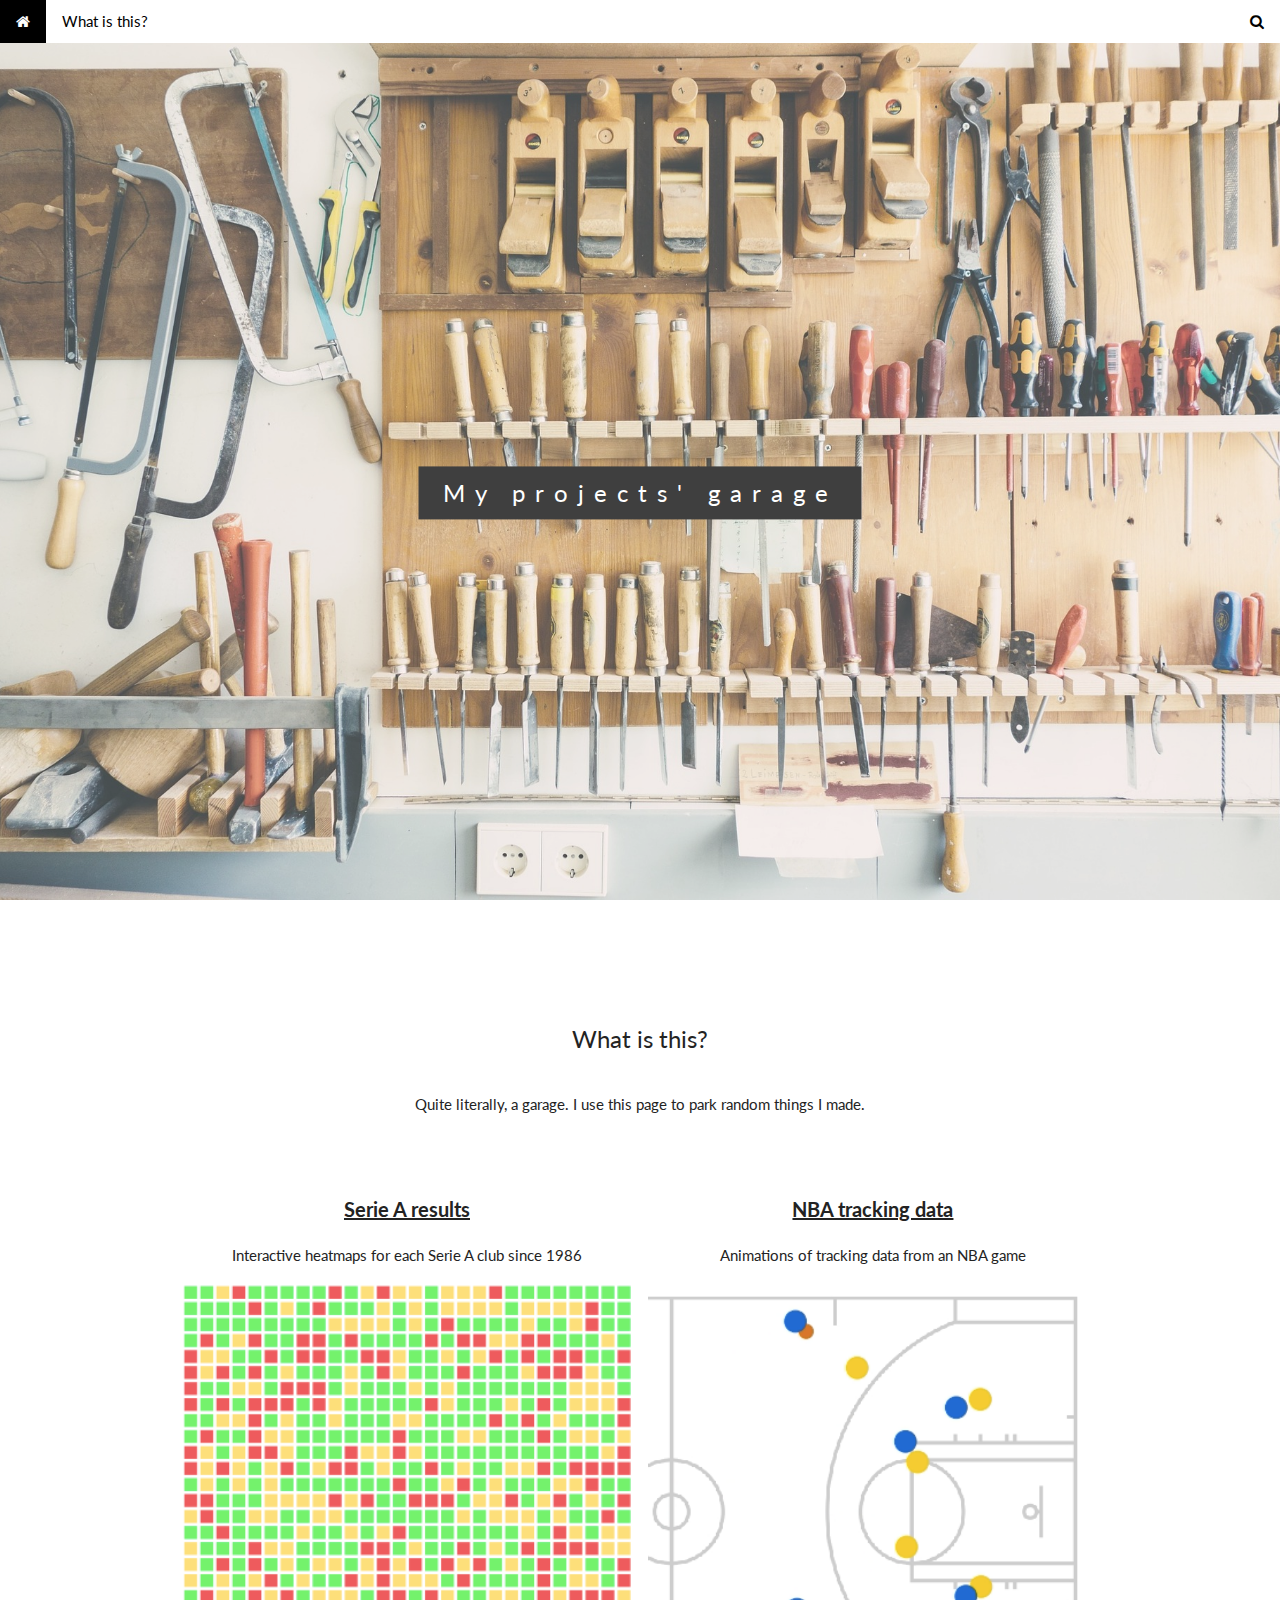
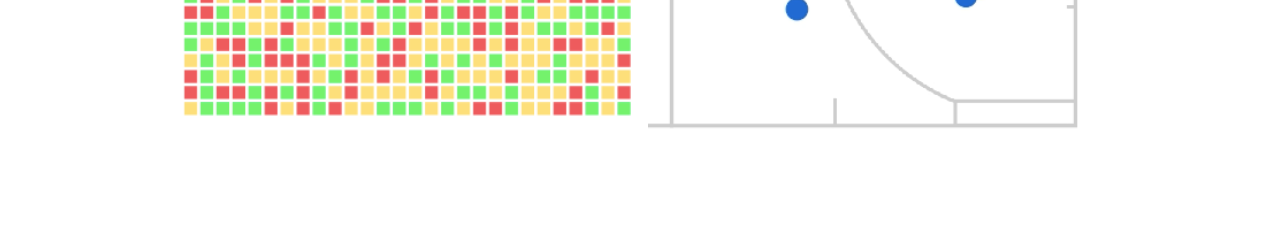
==== index.html @ aa47a38b "Update index.html" ====
<!DOCTYPE html>
<html>
<title>ptrmoli projects' garage</title>
<meta charset="UTF-8">
<meta name="viewport" content="width=device-width, initial-scale=1">
<link rel="stylesheet" href="https://www.w3schools.com/w3css/4/w3.css">
<link rel="stylesheet" href="https://fonts.googleapis.com/css?family=Lato">
<link rel="stylesheet" href="https://cdnjs.cloudflare.com/ajax/libs/font-awesome/4.7.0/css/font-awesome.min.css">

<style>
body,h1,h2,h3,h4,h5,h6 {font-family: "Lato", sans-serif;}
body, html {
    height: 100%;
    color: #232323;
    line-height: 1.8;
}

/* Create a Parallax Effect */
.bgimg-1, .bgimg-2, .bgimg-3 {
    background-attachment: fixed;
    background-position: center;
    background-repeat: no-repeat;
    background-size: cover;
}

/* First image (Logo. Full height) */
.bgimg-1 {
    background-image: url("https://ptrmoli.github.io/assets/images/tools-690038_1920.jpg");
    min-height: 100%;
}

.w3-wide {letter-spacing: 10px;}
.w3-hover-opacity {cursor: pointer;}

/* Turn off parallax scrolling for tablets and phones */
@media only screen and (max-device-width: 1024px) {
    .bgimg-1, .bgimg-2, .bgimg-3 {
        background-attachment: scroll;
    }
}
</style>


<body>

<!-- Navbar (sit on top) -->
  <div class="w3-bar w3-white" id="myNavbar">
    <a class="w3-bar-item w3-button w3-hover-black w3-hide-medium w3-hide-large w3-right" href="javascript:void(0);" onclick="toggleFunction()" title="Toggle Navigation Menu"><i class="fa fa-bars"></i></a>
    <a href="#home" class="w3-bar-item w3-button w3-hover-black"><i class="fa fa-home"></i></a>
    <a href="#about" class="w3-bar-item w3-button w3-hide-small w3-hover-black"> What is this?</a>
    <a href="#" class="w3-bar-item w3-button w3-hide-small w3-right w3-hover-black"><i class="fa fa-search"></i></a>
  </div>

  <!-- Navbar on small screens -->
  <div id="navDemo" class="w3-bar-block w3-white w3-hide w3-hide-large w3-hide-medium">
    <a href="#about" class="w3-bar-item w3-button" onclick="toggleFunction()">What is this?</a>
  </div>

<!-- First Parallax Image with Logo Text -->
<div class="bgimg-1 w3-display-container w3-opacity-min" id="home">
  <div class="w3-display-middle" style="white-space:nowrap;">
    <span class="w3-center w3-padding-large w3-black w3-xlarge w3-wide w3-animate-opacity"> My projects' garage</span>
  </div>
</div>

<!-- Container (About Section) -->
<div class="w3-content w3-container w3-padding-64" id="about">
  <h3 class="w3-center">What is this?</h3>
  <p class="w3-center w3-padding-16">Quite literally, a garage. I use this page to park random things I made.</p>
    
    <!-- Responsive Grid. Two columns on tablets, laptops and desktops. Will stack on mobile devices/small screens (100% width) -->
  <div class="w3-row-padding w3-center w3-padding-32">
    <div class="w3-col m6">
      <a href="https://ptrmoli.github.io/projects/serie-a-results"><h4 class="w3-center"><b>Serie A results</b></h4></a>
      <p class="w3-center">Interactive heatmaps for each Serie A club since 1986</p>
      <div class="w3-display-container w3-hover-opacity" style="width:100%">
      <img src="https://ptrmoli.github.io/assets/images/serie-a.png" style="width:100%">
      <div class="w3-display-middle w3-display-hover w3-xlarge">
       <a href="https://ptrmoli.github.io/projects/serie-a-results" class="w3-btn w3-black">Check it out</a>
      </div>
      </div>
    </div>
      
    <div class="w3-col m6">
      <a href="https://ptrmoli.github.io/projects/NBA-sportVU"><h4 class="w3-center"><b>NBA tracking data</b></h4></a>
      <p class="w3-center">Animations of tracking data from an NBA game</p>
      <div class="w3-display-container w3-hover-opacity" style="width:100%">
      <img src="https://ptrmoli.github.io/assets/images/NBA-court.png" style="width:100%">
      <div class="w3-display-middle w3-display-hover w3-xlarge">
       <a href="https://ptrmoli.github.io/projects/NBA-sportVU" class="w3-btn w3-black">Check it out</a>
      </div>
      </div>
    </div>
      
    
  </div>
</div>

</body>
</html>
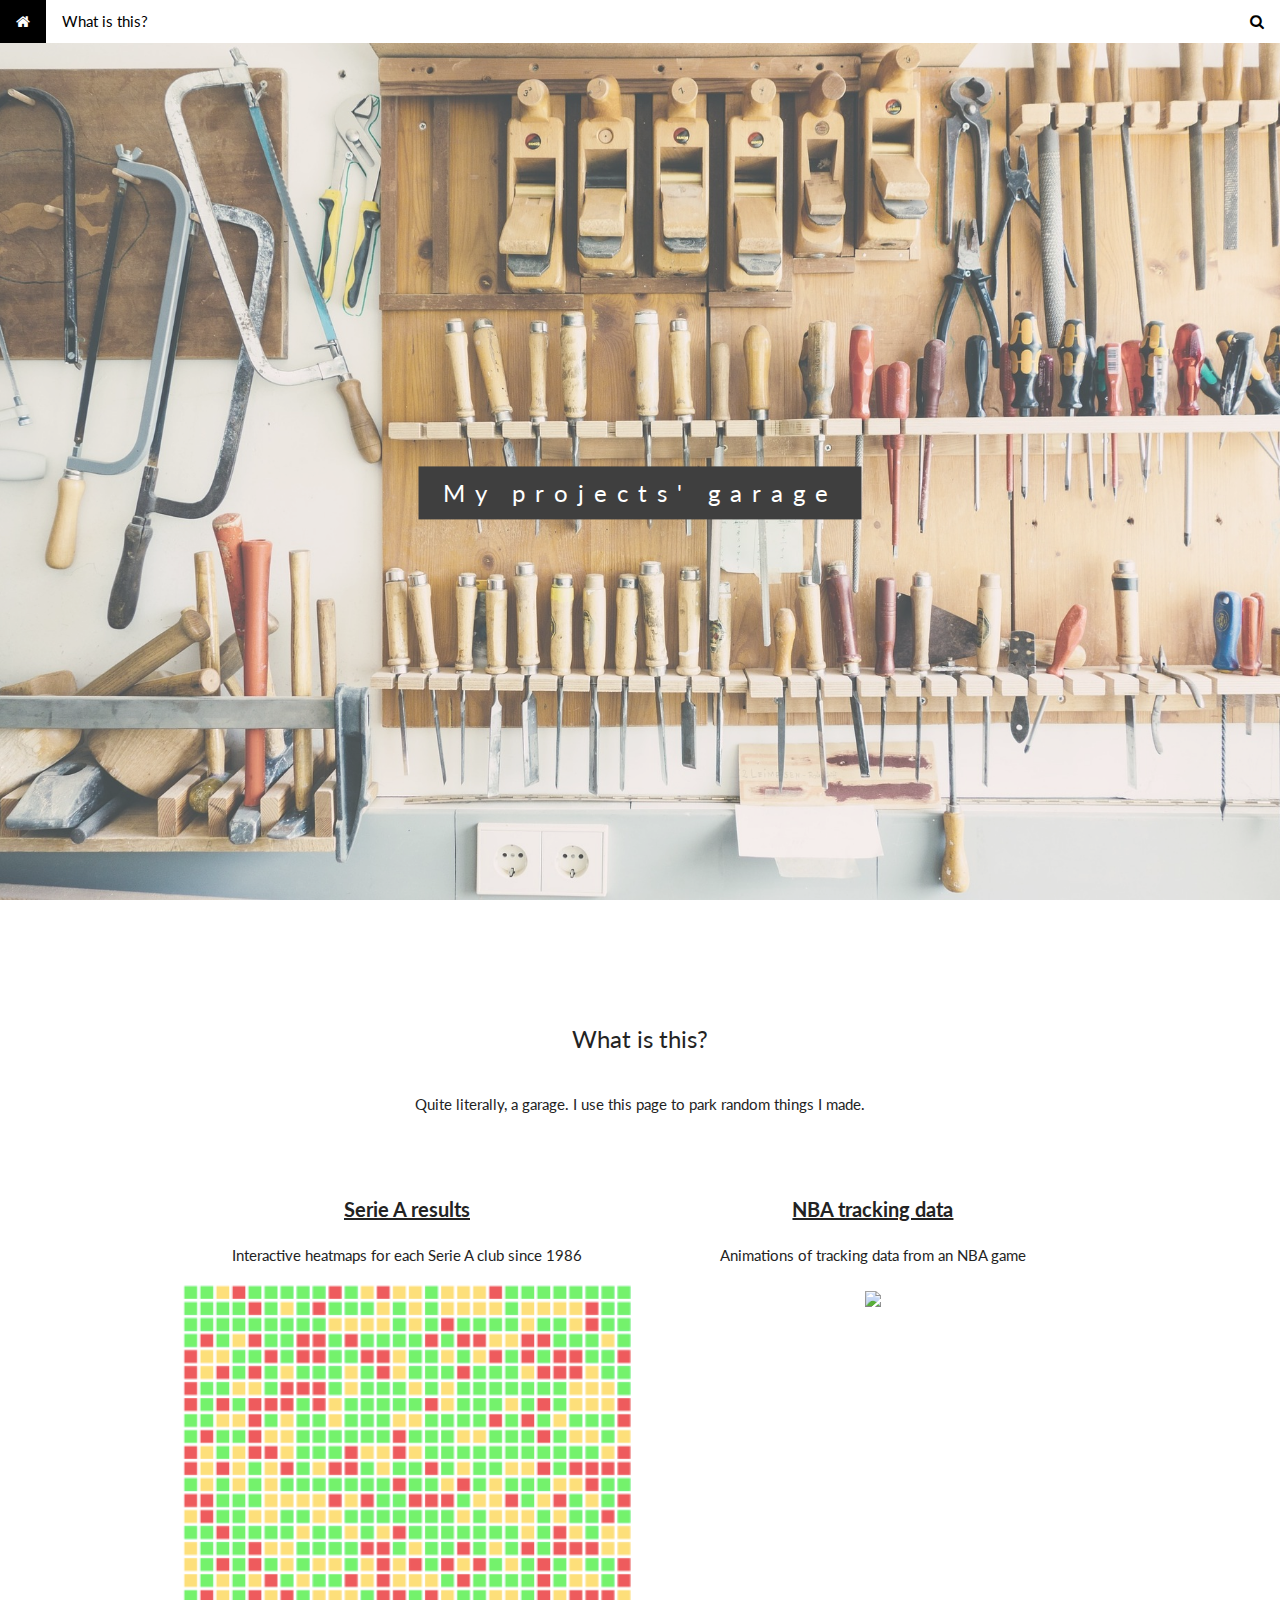
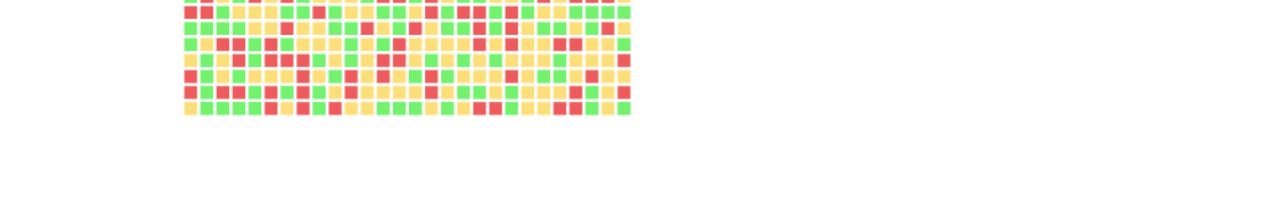
==== commit e99be6b6: "Update index.html" ====
--- a/index.html
+++ b/index.html
@@ -85,7 +85,7 @@
       <a href="https://ptrmoli.github.io/projects/NBA-sportVU"><h4 class="w3-center"><b>NBA tracking data</b></h4></a>
       <p class="w3-center">Animations of tracking data from an NBA game</p>
       <div class="w3-display-container w3-hover-opacity" style="width:100%">
-      <img src="https://ptrmoli.github.io/assets/images/NBA-court.png" style="width:100%">
+      <img src="https://ptrmoli.github.io/assets/images/NBAcourt.png" style="width:100%">
       <div class="w3-display-middle w3-display-hover w3-xlarge">
        <a href="https://ptrmoli.github.io/projects/NBA-sportVU" class="w3-btn w3-black">Check it out</a>
       </div>
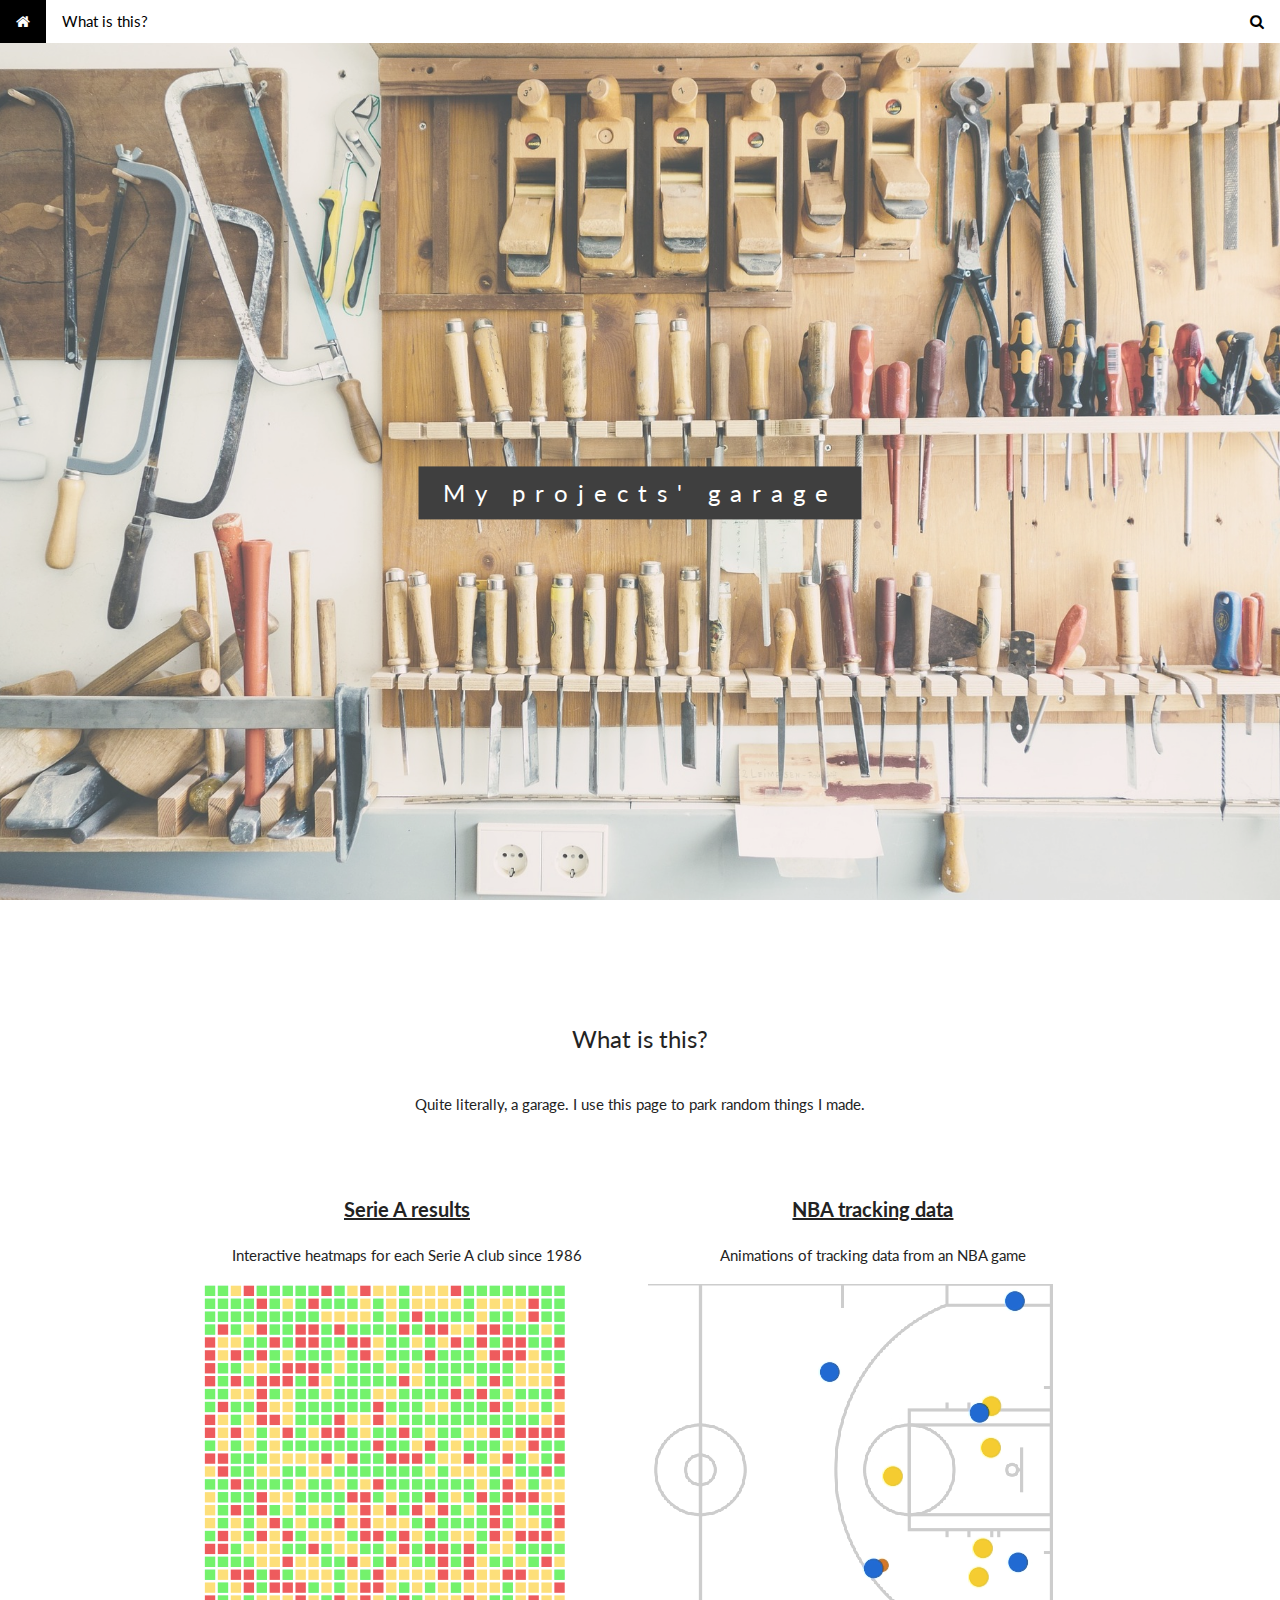
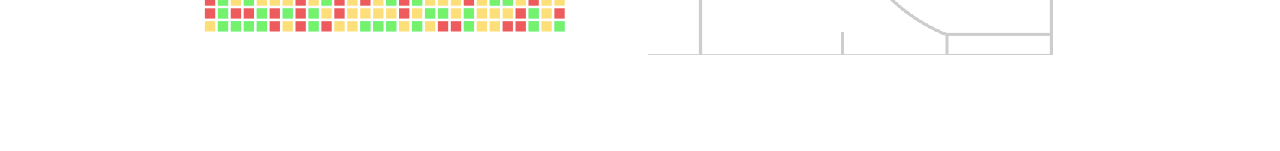
==== commit ea933041: "Update index.html" ====
--- a/index.html
+++ b/index.html
@@ -68,13 +68,13 @@
   <h3 class="w3-center">What is this?</h3>
   <p class="w3-center w3-padding-16">Quite literally, a garage. I use this page to park random things I made.</p>
     
-    <!-- Responsive Grid. Two columns on tablets, laptops and desktops. Will stack on mobile devices/small screens (100% width) -->
+    <!-- Responsive Grid. Two columns on tablets, laptops and desktops. Will stack on mobile devices/small screens -->
   <div class="w3-row-padding w3-center w3-padding-32">
     <div class="w3-col m6">
       <a href="https://ptrmoli.github.io/projects/serie-a-results"><h4 class="w3-center"><b>Serie A results</b></h4></a>
       <p class="w3-center">Interactive heatmaps for each Serie A club since 1986</p>
-      <div class="w3-display-container w3-hover-opacity" style="width:100%">
-      <img src="https://ptrmoli.github.io/assets/images/serie-a.png" style="width:100%">
+      <div class="w3-display-container w3-hover-opacity" style="width:90%">
+      <img src="https://ptrmoli.github.io/assets/images/serie-a.png" height: 350px">
       <div class="w3-display-middle w3-display-hover w3-xlarge">
        <a href="https://ptrmoli.github.io/projects/serie-a-results" class="w3-btn w3-black">Check it out</a>
       </div>
@@ -84,8 +84,8 @@
     <div class="w3-col m6">
       <a href="https://ptrmoli.github.io/projects/NBA-sportVU"><h4 class="w3-center"><b>NBA tracking data</b></h4></a>
       <p class="w3-center">Animations of tracking data from an NBA game</p>
-      <div class="w3-display-container w3-hover-opacity" style="width:100%">
-      <img src="https://ptrmoli.github.io/assets/images/NBAcourt.png" style="width:100%">
+      <div class="w3-display-container w3-hover-opacity" style="width:90%">
+      <img src="https://ptrmoli.github.io/assets/images/NBAcourt.png" height: 350px">
       <div class="w3-display-middle w3-display-hover w3-xlarge">
        <a href="https://ptrmoli.github.io/projects/NBA-sportVU" class="w3-btn w3-black">Check it out</a>
       </div>
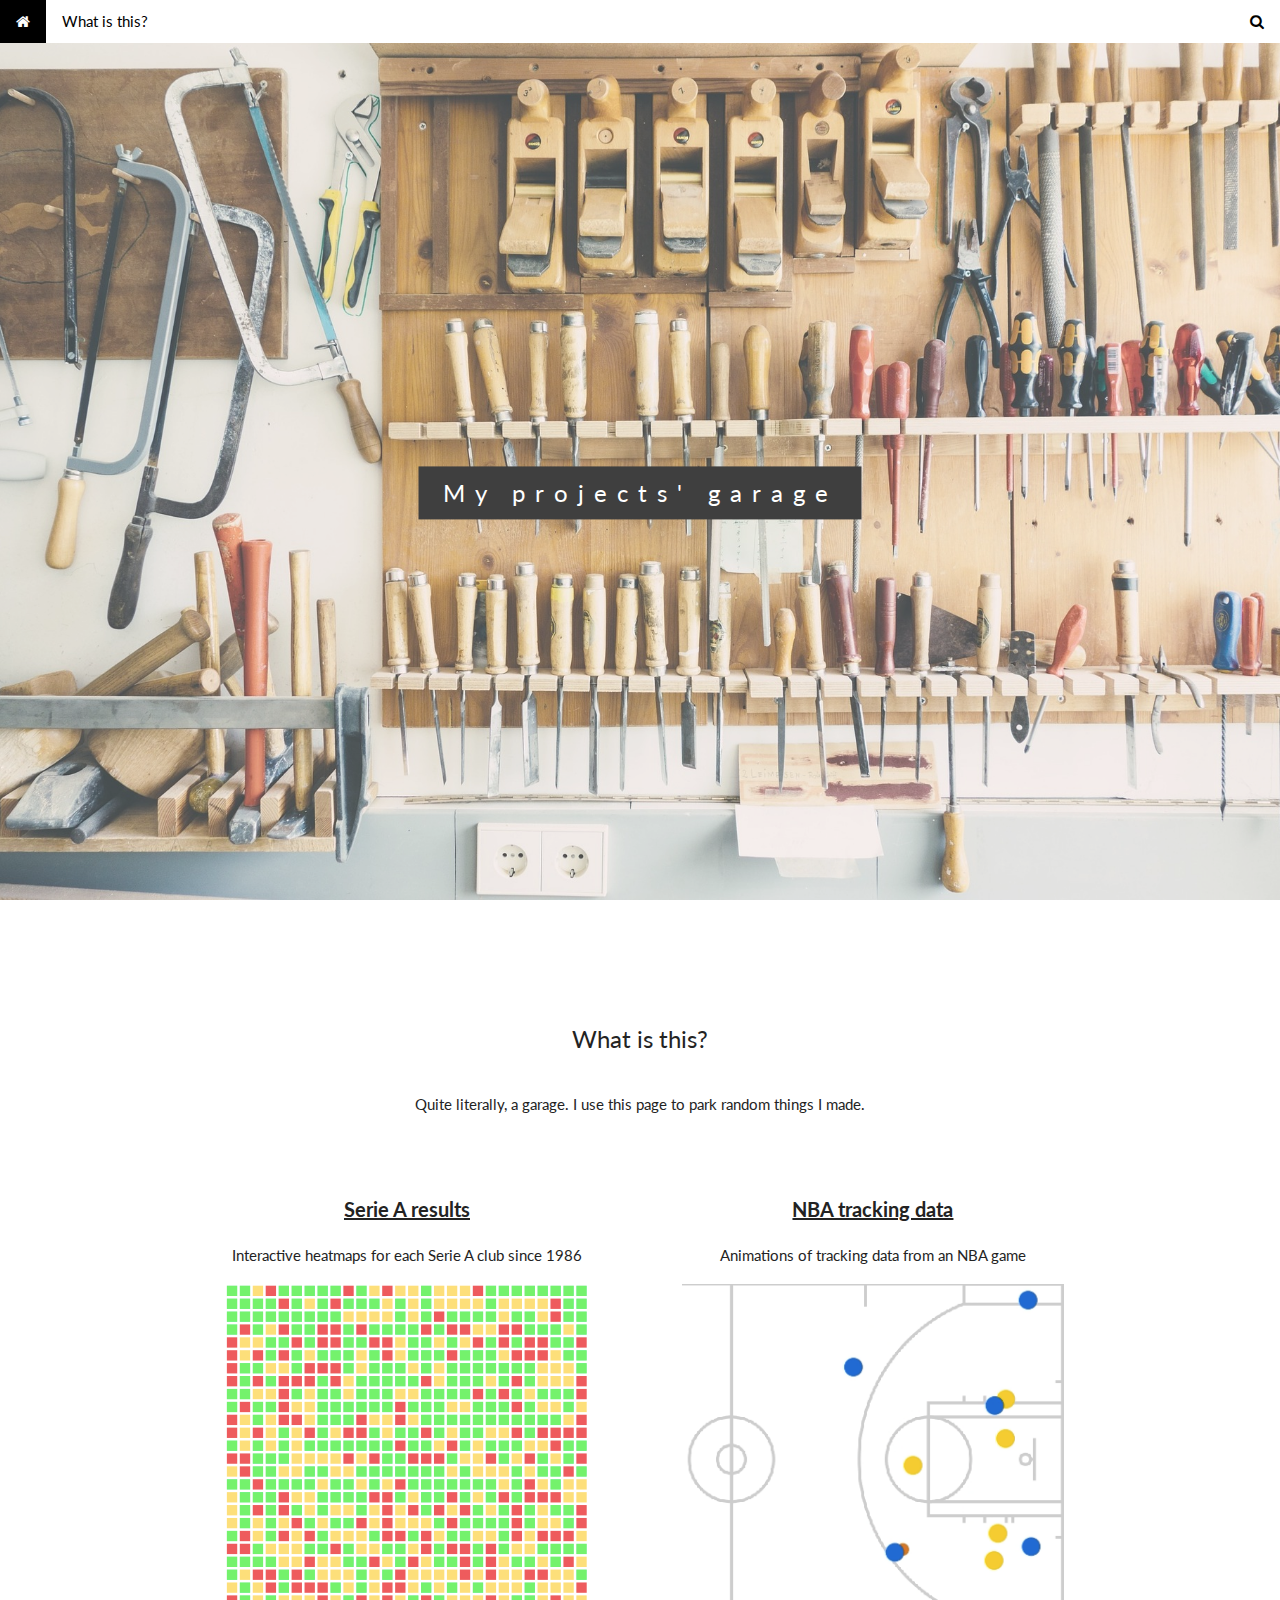
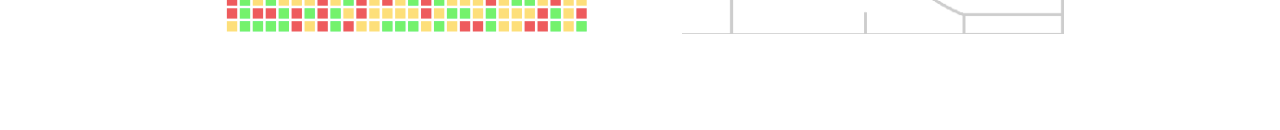
==== commit bbe140e9: "Update index.html" ====
--- a/index.html
+++ b/index.html
@@ -73,8 +73,8 @@
     <div class="w3-col m6">
       <a href="https://ptrmoli.github.io/projects/serie-a-results"><h4 class="w3-center"><b>Serie A results</b></h4></a>
       <p class="w3-center">Interactive heatmaps for each Serie A club since 1986</p>
-      <div class="w3-display-container w3-hover-opacity" style="width:90%">
-      <img src="https://ptrmoli.github.io/assets/images/serie-a.png" height: 350px">
+      <div class="w3-display-container w3-hover-opacity" style="width:100%">
+      <img src="https://ptrmoli.github.io/assets/images/serie-a.png" height="350">
       <div class="w3-display-middle w3-display-hover w3-xlarge">
        <a href="https://ptrmoli.github.io/projects/serie-a-results" class="w3-btn w3-black">Check it out</a>
       </div>
@@ -84,8 +84,8 @@
     <div class="w3-col m6">
       <a href="https://ptrmoli.github.io/projects/NBA-sportVU"><h4 class="w3-center"><b>NBA tracking data</b></h4></a>
       <p class="w3-center">Animations of tracking data from an NBA game</p>
-      <div class="w3-display-container w3-hover-opacity" style="width:90%">
-      <img src="https://ptrmoli.github.io/assets/images/NBAcourt.png" height: 350px">
+      <div class="w3-display-container w3-hover-opacity" style="width:100%">
+      <img src="https://ptrmoli.github.io/assets/images/NBAcourt.png" height="350">
       <div class="w3-display-middle w3-display-hover w3-xlarge">
        <a href="https://ptrmoli.github.io/projects/NBA-sportVU" class="w3-btn w3-black">Check it out</a>
       </div>
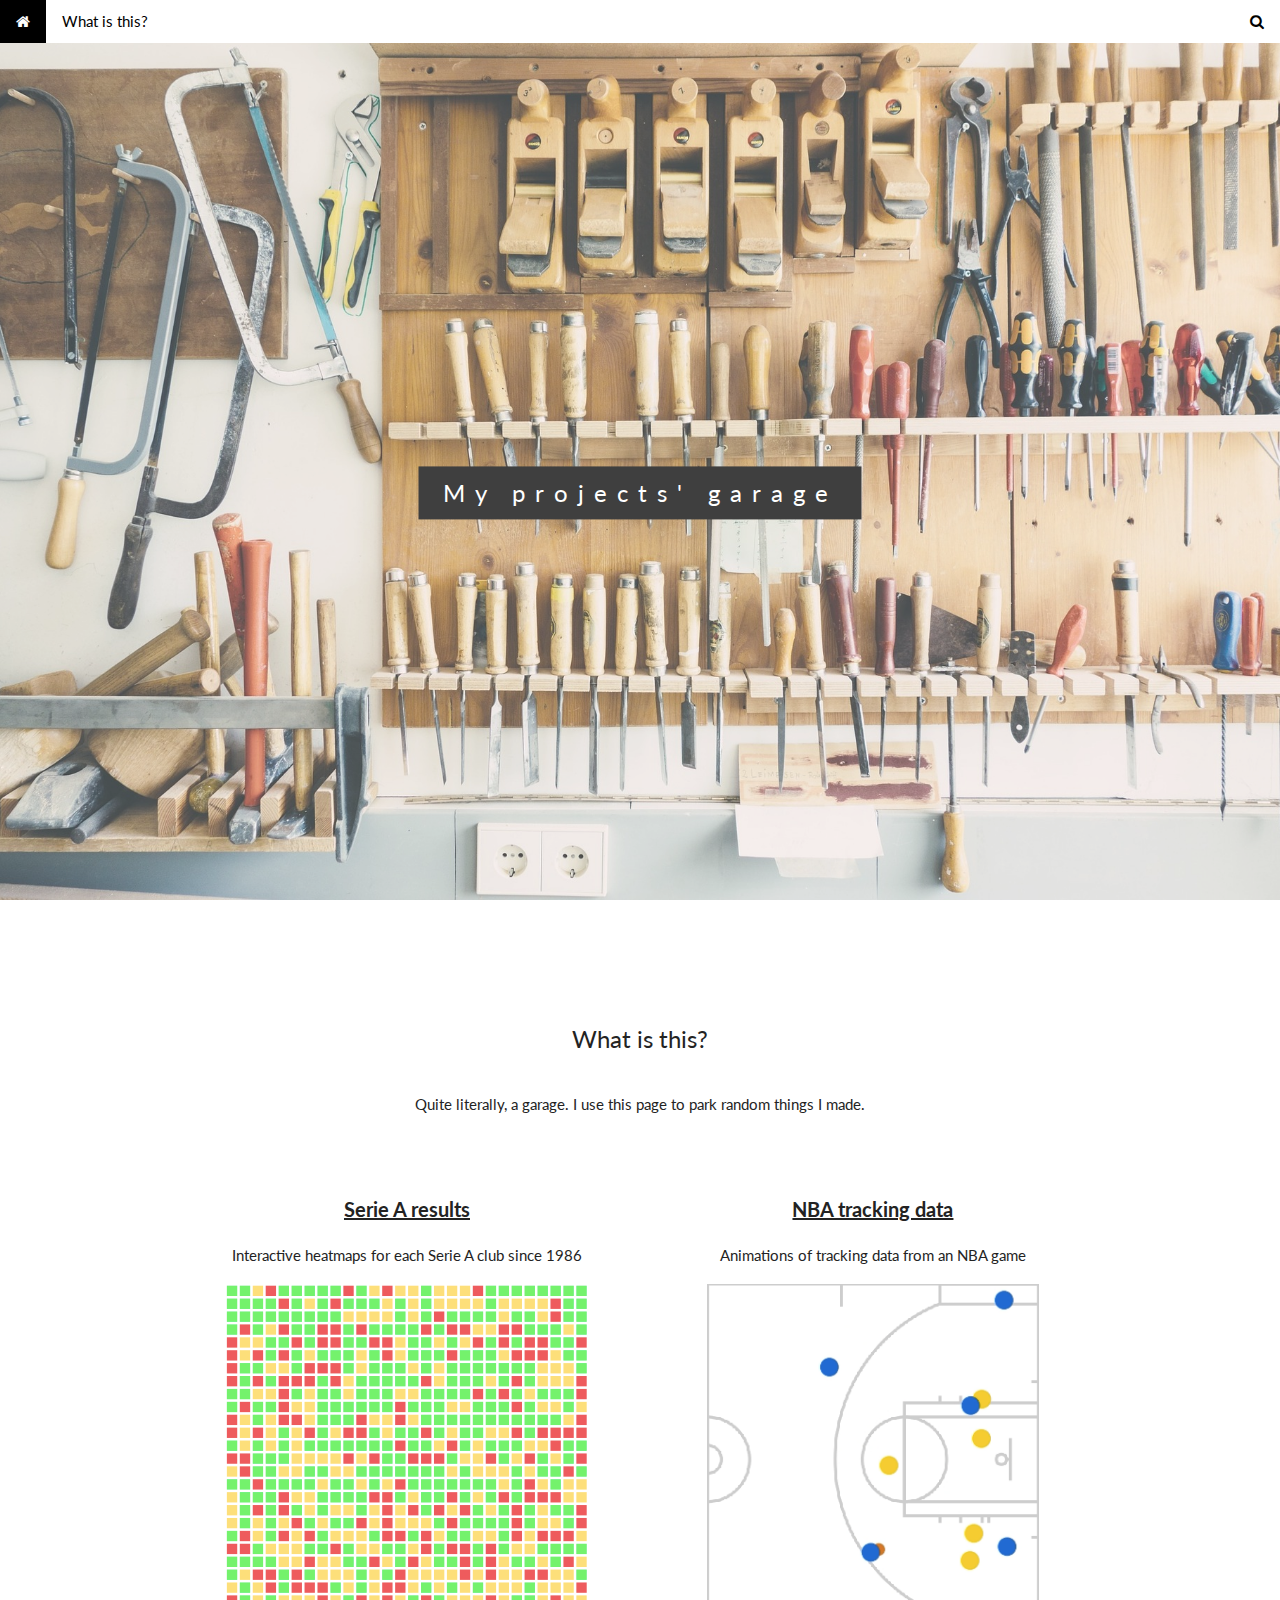
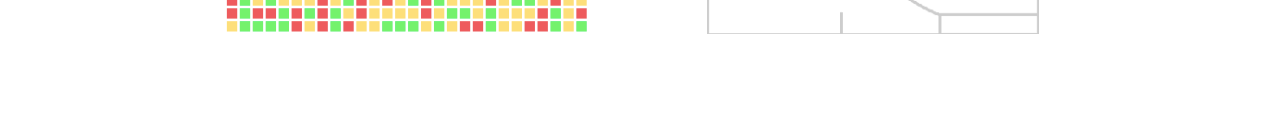
==== commit a3fb0f28: "Update index.html" ====
--- a/index.html
+++ b/index.html
@@ -85,7 +85,7 @@
       <a href="https://ptrmoli.github.io/projects/NBA-sportVU"><h4 class="w3-center"><b>NBA tracking data</b></h4></a>
       <p class="w3-center">Animations of tracking data from an NBA game</p>
       <div class="w3-display-container w3-hover-opacity" style="width:100%">
-      <img src="https://ptrmoli.github.io/assets/images/NBAcourt.png" height="350">
+      <img src="https://ptrmoli.github.io/assets/images/NBA-court.png" height="350">
       <div class="w3-display-middle w3-display-hover w3-xlarge">
        <a href="https://ptrmoli.github.io/projects/NBA-sportVU" class="w3-btn w3-black">Check it out</a>
       </div>
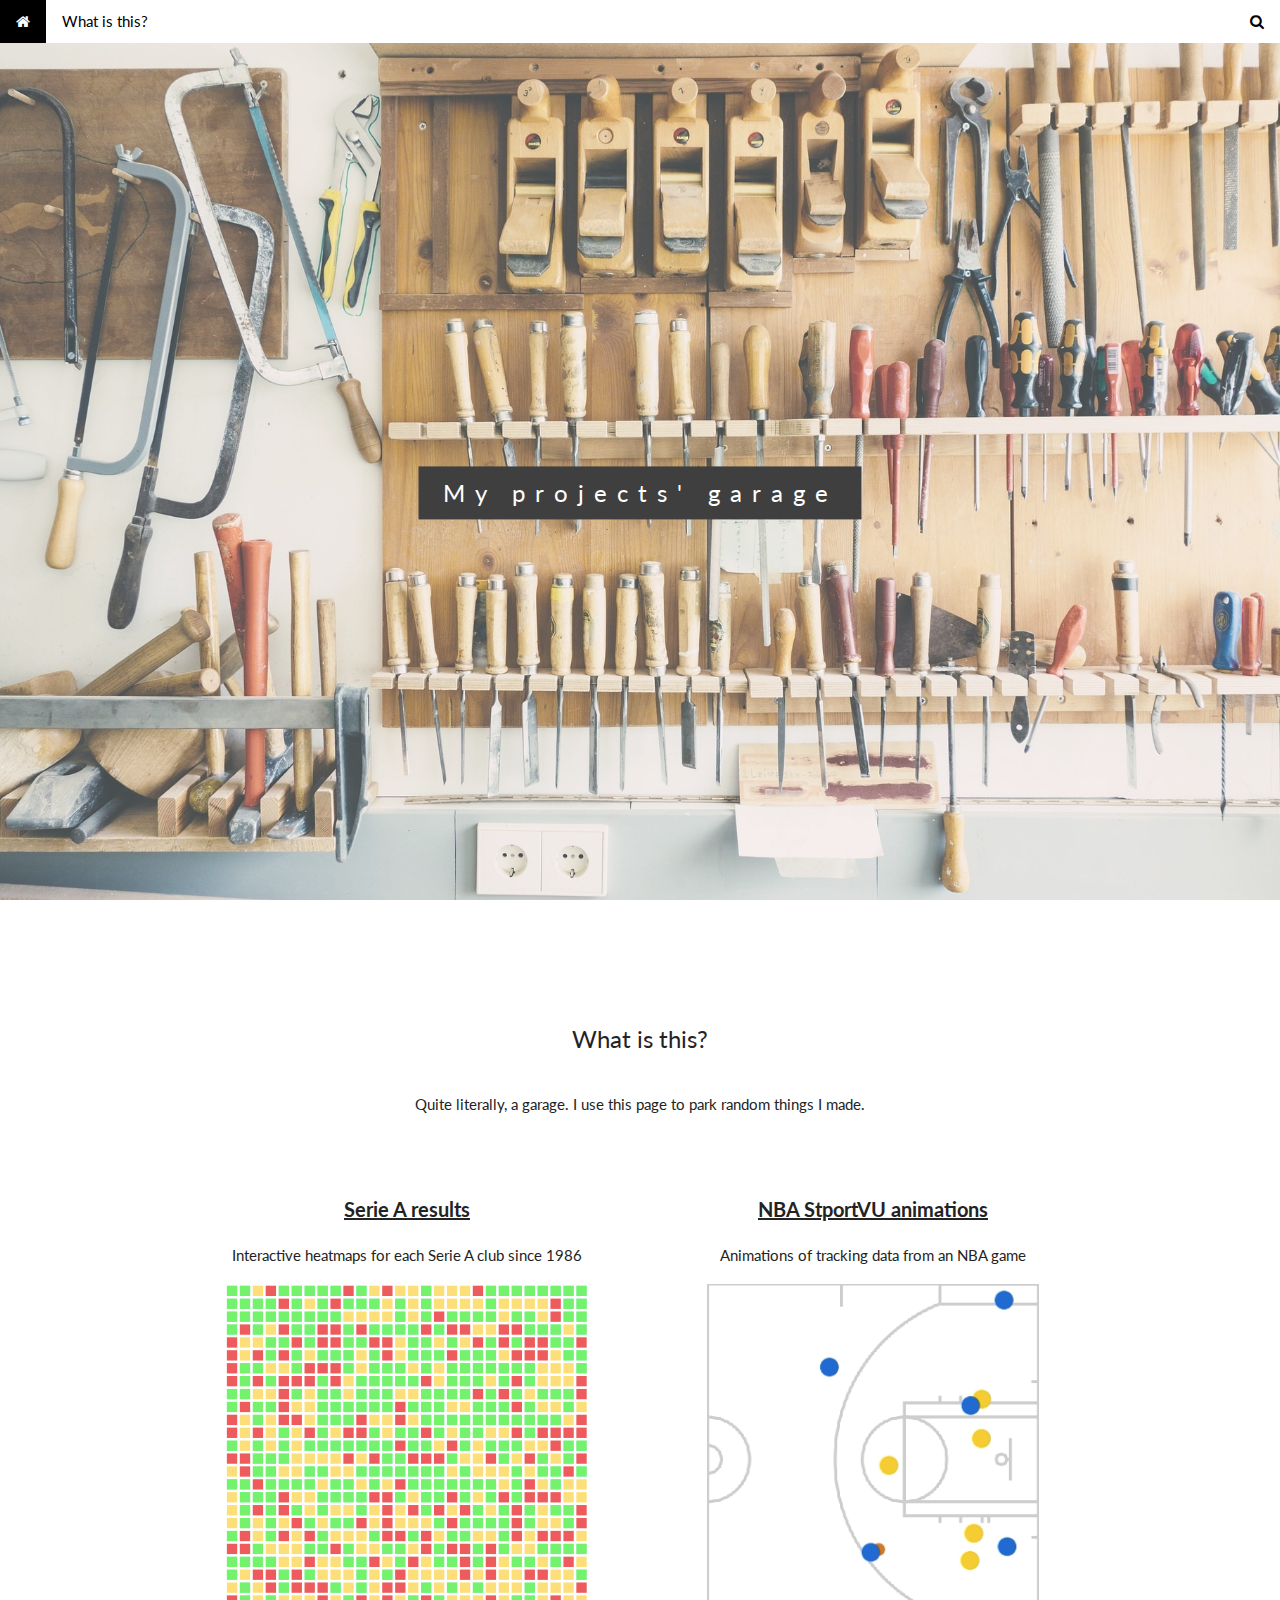
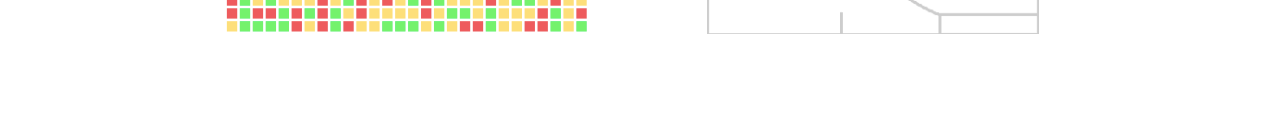
==== commit 8c6506a9: "Update index.html" ====
--- a/index.html
+++ b/index.html
@@ -82,7 +82,7 @@
     </div>
       
     <div class="w3-col m6">
-      <a href="https://ptrmoli.github.io/projects/NBA-sportVU"><h4 class="w3-center"><b>NBA tracking data</b></h4></a>
+      <a href="https://ptrmoli.github.io/projects/NBA-sportVU"><h4 class="w3-center"><b>NBA StportVU animations</b></h4></a>
       <p class="w3-center">Animations of tracking data from an NBA game</p>
       <div class="w3-display-container w3-hover-opacity" style="width:100%">
       <img src="https://ptrmoli.github.io/assets/images/NBA-court.png" height="350">
@@ -92,7 +92,6 @@
       </div>
     </div>
       
-    
   </div>
 </div>
 
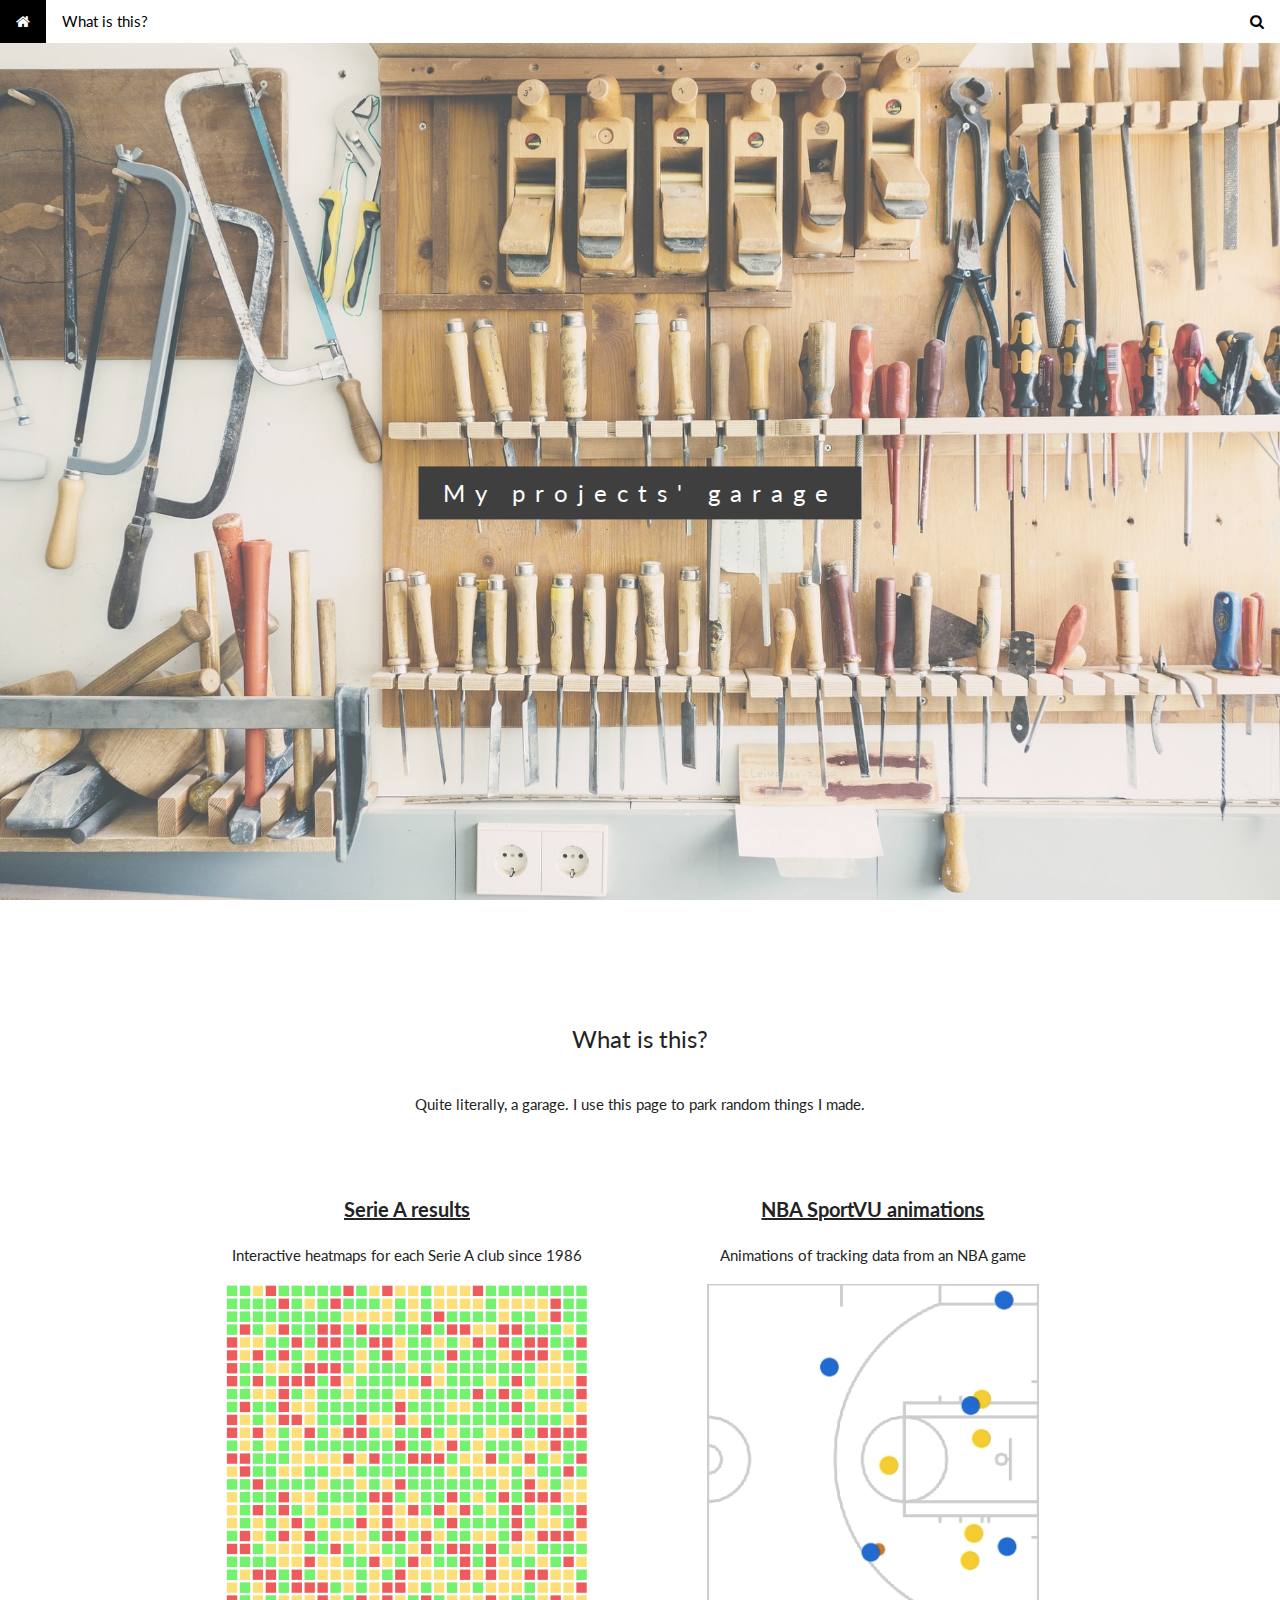
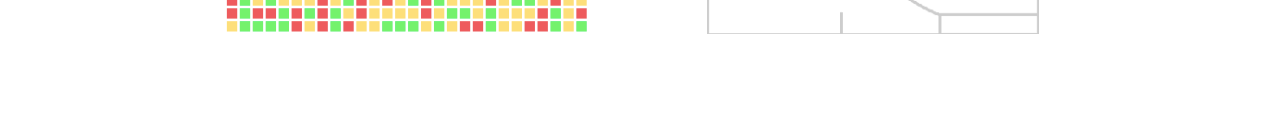
==== commit f3642729: "Update index.html" ====
--- a/index.html
+++ b/index.html
@@ -82,7 +82,7 @@
     </div>
       
     <div class="w3-col m6">
-      <a href="https://ptrmoli.github.io/projects/NBA-sportVU"><h4 class="w3-center"><b>NBA StportVU animations</b></h4></a>
+      <a href="https://ptrmoli.github.io/projects/NBA-sportVU"><h4 class="w3-center"><b>NBA SportVU animations</b></h4></a>
       <p class="w3-center">Animations of tracking data from an NBA game</p>
       <div class="w3-display-container w3-hover-opacity" style="width:100%">
       <img src="https://ptrmoli.github.io/assets/images/NBA-court.png" height="350">
